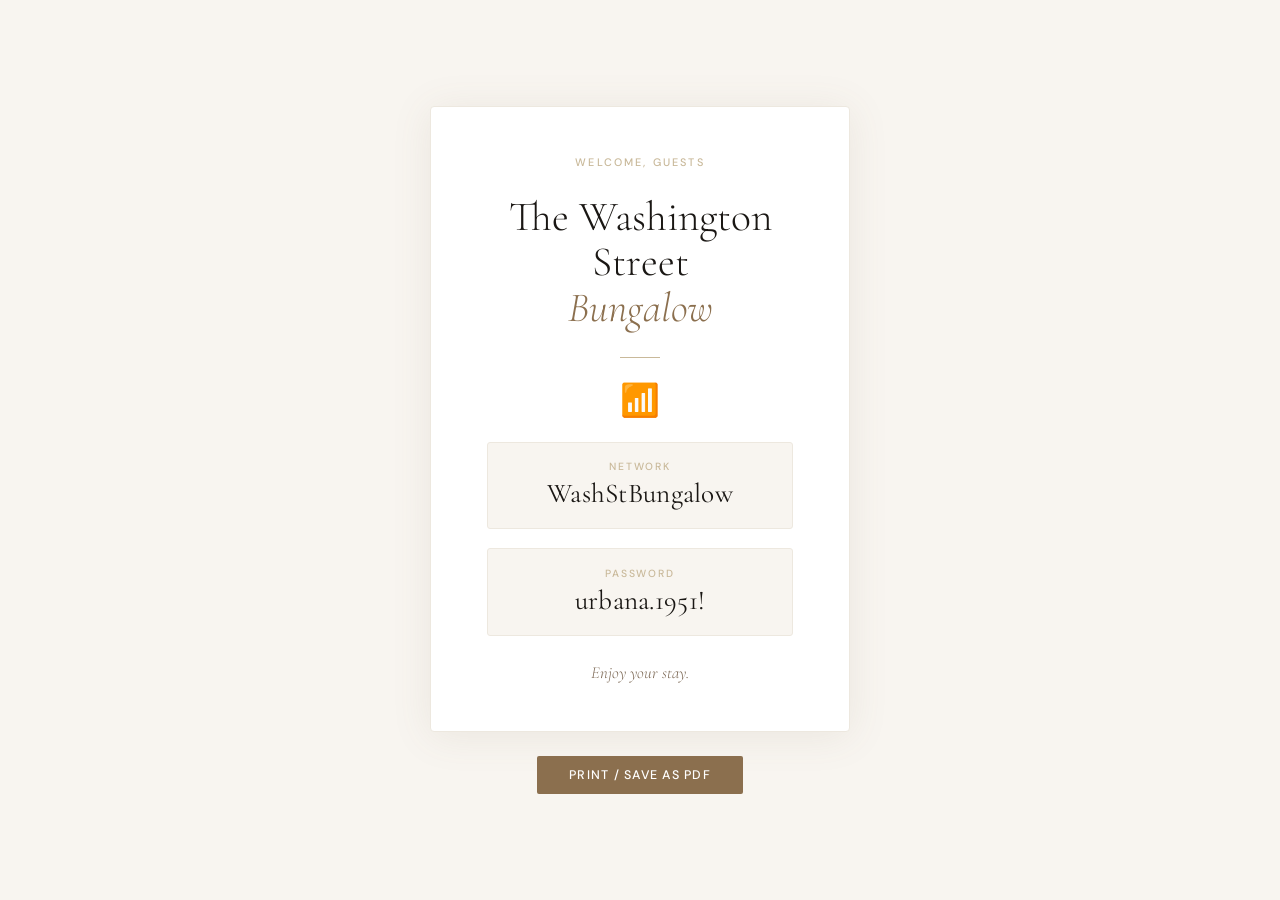
==== wash-st-bungalow-wifi.html @ c7d8ac42 "Added some info to several pages" ====
<!DOCTYPE html>
<html lang="en">
<head>
  <meta charset="UTF-8"/>
  <meta name="viewport" content="width=device-width, initial-scale=1.0"/>
  <title>Washington Streeet Bungalow — WiFi</title>
  <link rel="preconnect" href="https://fonts.googleapis.com">
  <link rel="preconnect" href="https://fonts.gstatic.com" crossorigin>
  <link href="https://fonts.googleapis.com/css2?family=Cormorant+Garamond:ital,wght@0,300;0,400;1,300;1,400&family=DM+Sans:wght@300;400;500&display=swap" rel="stylesheet">
  <style>
    :root {
      --cream:   #f8f5f0;
      --warm:    #ede8df;
      --sand:    #c9b99a;
      --brown:   #7a6652;
      --accent:  #8b6f4e;
      --ink:     #1a1714;
      --font-display: 'Cormorant Garamond', Georgia, serif;
      --font-body:    'DM Sans', sans-serif;
    }

    * { box-sizing: border-box; margin: 0; padding: 0; }

    body {
      background: var(--cream);
      font-family: var(--font-body);
      display: flex;
      align-items: center;
      justify-content: center;
      min-height: 100vh;
      padding: 2rem;
    }

    .card {
      background: white;
      border: 1px solid var(--warm);
      border-radius: 4px;
      padding: 3rem 3.5rem;
      max-width: 420px;
      width: 100%;
      text-align: center;
      box-shadow: 0 4px 40px rgba(122,102,82,0.1);
      display: flex;
      flex-direction: column;
      align-items: center;
      gap: 1.6rem;
    }

    .eyebrow {
      font-size: 0.68rem;
      font-weight: 500;
      letter-spacing: 0.2em;
      text-transform: uppercase;
      color: var(--sand);
    }

    .property-name {
      font-family: var(--font-display);
      font-size: 2.6rem;
      font-weight: 300;
      color: var(--ink);
      line-height: 1.1;
    }

    .property-name em {
      font-style: italic;
      color: var(--accent);
    }

    .divider {
      width: 40px;
      height: 1px;
      background: var(--sand);
    }

    .wifi-icon {
      font-size: 2rem;
      line-height: 1;
    }

    .wifi-block {
      width: 100%;
      display: flex;
      flex-direction: column;
      gap: 1.2rem;
    }

    .wifi-row {
      display: flex;
      flex-direction: column;
      gap: 0.3rem;
      padding: 1.1rem 1.5rem;
      background: var(--cream);
      border: 1px solid var(--warm);
      border-radius: 3px;
    }

    .wifi-label {
      font-size: 0.65rem;
      font-weight: 500;
      letter-spacing: 0.18em;
      text-transform: uppercase;
      color: var(--sand);
    }

    .wifi-value {
      font-family: var(--font-display);
      font-size: 1.7rem;
      font-weight: 400;
      color: var(--ink);
      letter-spacing: 0.01em;
      line-height: 1.2;
    }

    .tagline {
      font-family: var(--font-display);
      font-size: 1.05rem;
      font-style: italic;
      font-weight: 300;
      color: var(--brown);
    }

    @media print {
      body {
        background: white;
        padding: 0;
        min-height: unset;
      }
      .card {
        box-shadow: none;
        border: 1px solid #ddd;
        margin: 0 auto;
        page-break-inside: avoid;
      }
      .no-print { display: none; }
    }
  </style>
</head>
<body>

  <div>
    <div class="card">
      <span class="eyebrow">Welcome, guests</span>

      <h1 class="property-name">The Washington Street<br/><em>Bungalow</em></h1>

      <div class="divider"></div>

      <div class="wifi-icon">📶</div>

      <div class="wifi-block">
        <div class="wifi-row">
          <span class="wifi-label">Network</span>
          <span class="wifi-value">WashStBungalow</span>
        </div>
        <div class="wifi-row">
          <span class="wifi-label">Password</span>
          <span class="wifi-value">urbana.1951!</span>
        </div>
      </div>

      <p class="tagline">Enjoy your stay.</p>
    </div>

    <div class="no-print" style="text-align:center; margin-top:1.5rem;">
      <button onclick="window.print()" style="
        font-family: 'DM Sans', sans-serif;
        font-size: 0.78rem;
        font-weight: 500;
        letter-spacing: 0.1em;
        text-transform: uppercase;
        background: #8b6f4e;
        color: white;
        border: none;
        padding: 0.7rem 2rem;
        border-radius: 2px;
        cursor: pointer;
      ">Print / Save as PDF</button>
    </div>
  </div>

</body>
</html>
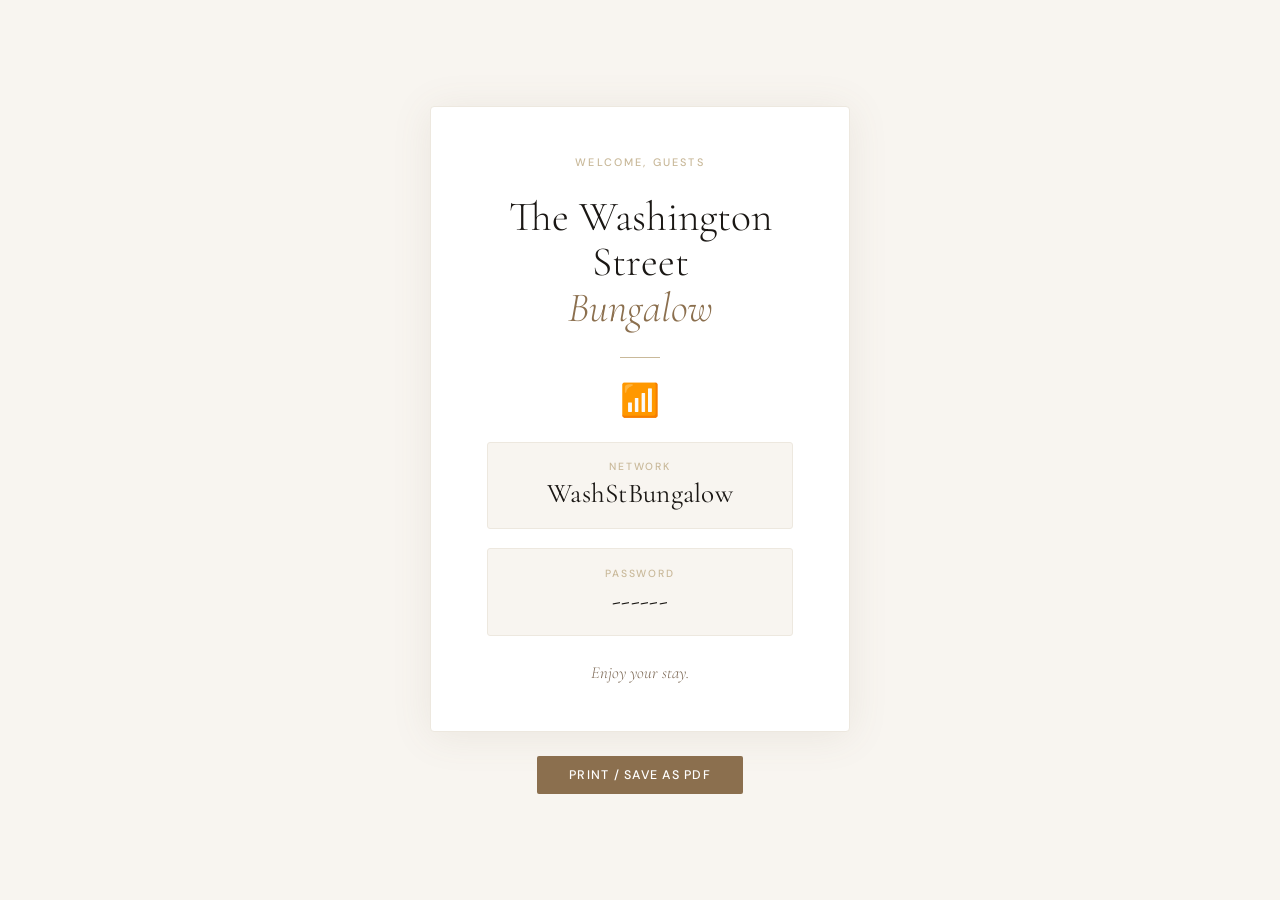
==== commit 5c2d338a: "Remove wifi password from sign" ====
--- a/wash-st-bungalow-wifi.html
+++ b/wash-st-bungalow-wifi.html
@@ -155,7 +155,7 @@
         </div>
         <div class="wifi-row">
           <span class="wifi-label">Password</span>
-          <span class="wifi-value">urbana.1951!</span>
+          <span class="wifi-value">------</span>
         </div>
       </div>
 
